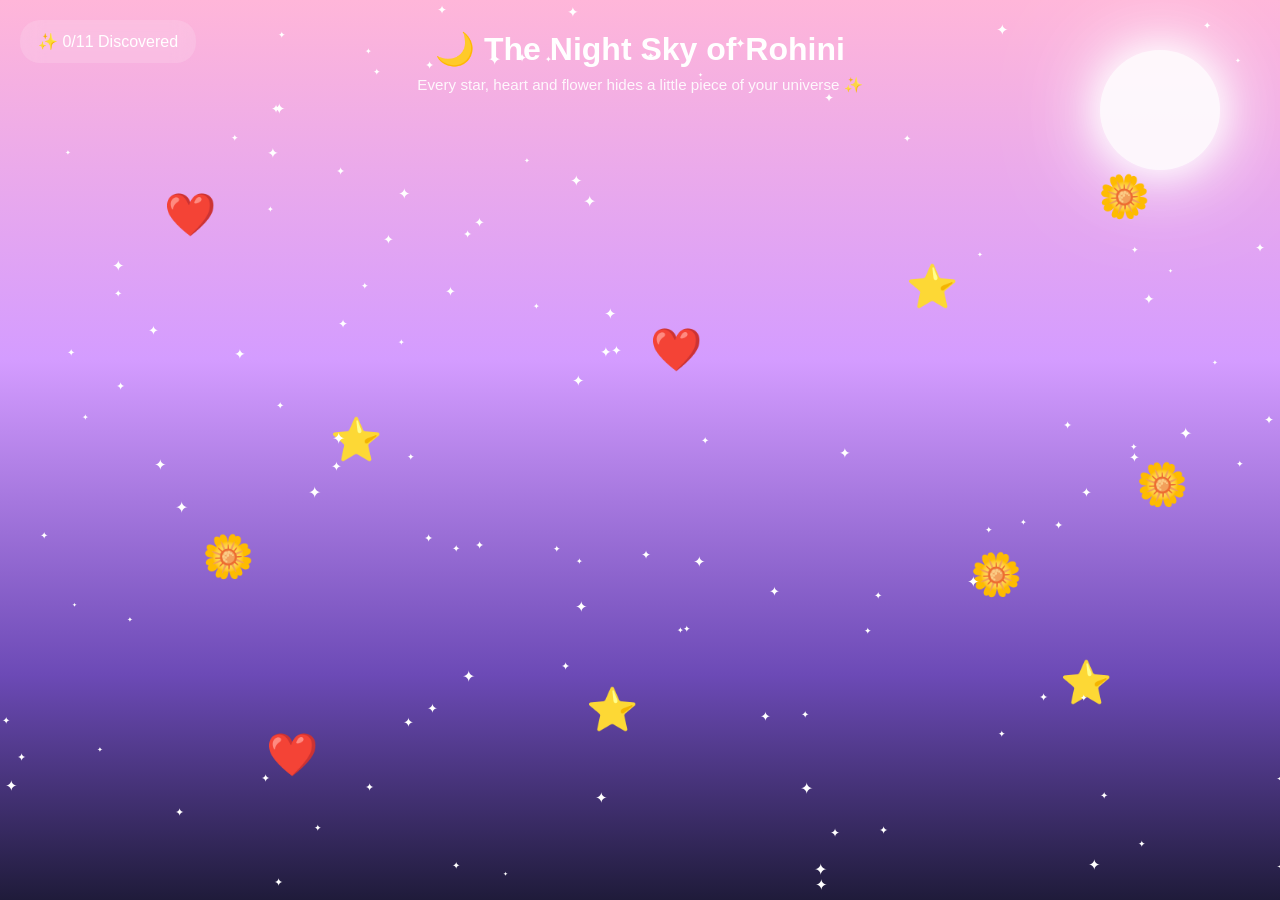
==== little pieces.html @ 7b42af94 "Update little pieces.html" ====
<!DOCTYPE html>
<html lang="en">
<head>
<meta charset="UTF-8">
<meta name="viewport" content="width=device-width, initial-scale=1.0">

<title>The Night Sky of Rohini ✨</title>

<style>

*{
margin:0;
padding:0;
box-sizing:border-box;
font-family:'Segoe UI',sans-serif;
}

body{
overflow:hidden;
height:100vh;
background:
linear-gradient(
180deg,
#ffb6d9 0%,
#d49cff 40%,
#6c4ab6 75%,
#1f1b3a 100%
);
position:relative;
color:white;
}

#sky{
width:100%;
height:100vh;
position:relative;
overflow:hidden;
}

/* Moon */

.moon{
position:absolute;
top:50px;
right:60px;
width:120px;
height:120px;
border-radius:50%;
background:white;
box-shadow:
0 0 30px white,
0 0 60px #fff,
0 0 100px #fff;
opacity:.9;
}

/* Title */

.title{
position:absolute;
top:30px;
left:50%;
transform:translateX(-50%);
text-align:center;
z-index:10;
}

.title h1{
font-size:2rem;
margin-bottom:8px;
}

.title p{
font-size:.95rem;
opacity:.9;
}

/* Progress */

#progress{
position:absolute;
top:20px;
left:20px;
background:rgba(255,255,255,.15);
backdrop-filter:blur(10px);
padding:12px 18px;
border-radius:20px;
z-index:10;
}

/* Floating Stars */

.small-star{
position:absolute;
color:white;
animation:twinkle 2s infinite;
font-size:10px;
}

@keyframes twinkle{
0%,100%{opacity:.3;}
50%{opacity:1;}
}

/* Interactive Items */
.item{
position:absolute;
font-size:42px;
cursor:pointer;
transition:.4s;
animation:float 3s ease-in-out infinite;
user-select:none;
padding:10px;
-webkit-tap-highlight-color: transparent;
touch-action: manipulation;
}


.item:hover{
transform:scale(1.25);
}

@keyframes float{
0%,100%{
transform:translateY(0px);
}
50%{
transform:translateY(-8px);
}
}

/* Modal */

.modal{
position:fixed;
inset:0;
background:rgba(0,0,0,.55);
display:none;
justify-content:center;
align-items:center;
padding:20px;
z-index:100;
}
.modal-content{
max-width:550px;
width:100%;
background:white;
border-radius:25px;
overflow:hidden;
animation:pop .4s ease;
color:#333;
}

.modal-image{
height:250px;
background-size:cover;
background-position:center;
background-repeat:no-repeat;
}

.modal-body{
padding:25px;
text-align:center;
}

.modal-body h2{
margin-bottom:15px;
color:#ff4f9a;
}

.modal-body p{
line-height:1.8;
}

.close-btn{
margin-top:20px;
padding:12px 24px;
border:none;
border-radius:25px;
cursor:pointer;
background:#ff6fb5;
color:white;
font-weight:bold;
}

.close-btn:hover{
transform:scale(1.05);
}


.modal-content h2,
.modal-content p,
.modal-content button{
position:relative;
z-index:1;
}

@keyframes pop{
from{
transform:scale(.7);
opacity:0;
}
to{
transform:scale(1);
opacity:1;
}
}

.modal-content h2{
margin-bottom:15px;
}

.modal-content p{
line-height:1.7;
}

.close-btn{
margin-top:20px;
padding:10px 22px;
border:none;
border-radius:20px;
background:white;
cursor:pointer;
}

/* Final Message */

#finalMessage{
display:none;
position:fixed;
inset:0;
background:rgba(0,0,0,.85);
justify-content:center;
align-items:center;
text-align:center;
padding:25px;
z-index:200;
}

#finalMessage .box{
max-width:700px;
animation:fadeIn 2s;
}

@keyframes fadeIn{
from{
opacity:0;
transform:translateY(50px);
}
to{
opacity:1;
transform:translateY(0);
}
}

#finalMessage h1{
font-size:3rem;
margin-bottom:20px;
}

#finalMessage p{
font-size:1.2rem;
line-height:1.8;
}

/* Floating Hearts */

.heart{
position:absolute;
font-size:18px;
opacity:.5;
animation:rise 12s linear infinite;
}

@keyframes rise{
from{
transform:translateY(100vh);
opacity:0;
}
to{
transform:translateY(-120px);
opacity:.8;
}
}

@media(max-width:768px){

.title h1{
font-size:1.5rem;
}

.item{
font-size:28px;
}

.moon{
width:90px;
height:90px;
}

#finalMessage h1{
font-size:2rem;
}

}

</style>
</head>

<body>

<div id="sky">

<div class="moon"></div>

<div id="progress">
✨ <span id="count">0</span>/11 Discovered
</div>

<div class="title">
<h1>🌙 The Night Sky of Rohini</h1>
<p>Every star, heart and flower hides a little piece of your universe ✨</p>
</div>

<!-- Interactive Objects -->

<div class="item" style="top:20%;left:12%" onclick="openStar(0)">❤️</div>
<div class="item" style="top:28%;left:70%" onclick="openStar(1)">⭐</div>
<div class="item" style="top:45%;left:25%" onclick="openStar(2)">⭐</div>
<div class="item" style="top:35%;left:50%" onclick="openStar(3)">❤️</div>
<div class="item" style="top:58%;left:15%" onclick="openStar(4)">🌼</div>
<div class="item" style="top:60%;left:75%" onclick="openStar(5)">🌼</div>
<div class="item" style="top:75%;left:45%" onclick="openStar(6)">⭐</div>
<div class="item" style="top:18%;left:85%" onclick="openStar(7)">🌼</div>
<div class="item" style="top:80%;left:20%" onclick="openStar(8)">❤️</div>
<div class="item" style="top:72%;left:82%" onclick="openStar(9)">⭐</div>
<div class="item" style="top:50%;left:88%" onclick="openStar(10)">🌼</div>

</div>

<div class="modal" id="modal">
<div class="modal-content">

<div class="modal-image" id="modalImage"></div>

<div class="modal-body">
    <h2 id="modalTitle"></h2>
    <p id="modalText"></p>

<button class="close-btn" onclick="closeModal()" style="color: #1f1b3a;">
    Close ✨
</button>


</div>

</div>

</div>

<div id="finalMessage">
<div class="box">
<h1>🌌 Constellation Complete</h1>

<p>
A flower.<br>
A song.<br>
A season.<br>
A memory.<br><br>

Eleven little answers.<br>
Eleven little stars.<br><br>

Together they create a sky<br>
that could belong to nobody else.<br><br>

Happy Birthday Rohini ❤️
</p>
</div>
</div>

<script>

const backgrounds = [
'images/my home.jpg',
'images/cyear.jpg',
'images/luka chuppi rdb.jpg',
'images/agar tum.jpeg',
'images/kaakan.jpeg',
'images/kakanhd.jpg',
'images/world waiting.png',
'images/fav flower.jpg',
'images/fuse.jpg',
'images/monsoon.jpg',
'images/fav color shades.png'
];

const stars = [

{
title:"❤️ Home",
text:`Out of all the places in the world,
your comfort place is home.

Maybe that's because your heart belongs
where love, warmth and familiar smiles live.`
},

{
title:"⭐ 2026 Memories",
text:`You said 2026 is your happiest year.

Not everyone realizes they're living
their good days while they're happening.

I love that you're collecting memories
instead of waiting for happiness someday.`
},

{
title:"⭐ Luka Chuppi",
text:`Some songs don't just play in our ears.

They stay in our hearts and quietly
become part of who we are.`
},

{
title:"❤️ Agar Tum Sath Ho",
text:`If a song reminds you of us,

then every time it plays,
a little piece of our story plays too.`
},

{
title:"🌼 Kakan",
text:`The movies we love often reflect
the emotions we understand best.

Maybe that's why this story stayed with you.`
},

{
title:"🌼 Tears",
text:`The same movie made you cry.

That says something beautiful —

you don't just watch stories,
you feel them.`
},

{
title:"⭐ Adventure",
text:`Most people have a dream destination ready.

You surprised me.

Maybe you're the kind of person
who enjoys the journey more than
the destination.`
},

{
title:"🌼 Jasmine",
text:`Small flowers.

Gentle fragrance.

Quiet beauty.

Somehow that choice feels very you.`
},

{
title:"❤️ Cadbury Fuse",
text:`Out of every chocolate in the world,
you chose Fuse.

A reminder that sometimes the simplest
favorites stay with us the longest.`
},

{
title:"⭐ Monsoon",
text:`Rainy skies.

Cold winds.

The smell of wet earth.

Some people wait for sunshine.

You find beauty in the rain.`
},

{
title:"🌼 Colors",
text:`Sky blue.

White.

Lavender.

Soft colors.
Peaceful colors.

The kind that make you stop
and breathe for a moment.`
}

];

let discovered = [];

function openStar(index){

document.getElementById("modal").style.display="flex";
document.getElementById("modalImage").style.backgroundImage =
`url(${backgrounds[index]})`;

document.getElementById("modalTitle").innerHTML =
stars[index].title;

document.getElementById("modalText").innerHTML =
stars[index].text.replace(/\n/g,"<br>");

if(!discovered.includes(index)){
const clickedItem =
document.querySelectorAll('.item')[index];

const replacements = {
'⭐':'🌟',
'❤️':'💖',
'🌼':'🌸'
};

clickedItem.innerHTML =
replacements[clickedItem.innerHTML];

clickedItem.style.filter =
"drop-shadow(0 0 18px gold)";

clickedItem.style.transform =
"scale(1.15)";

discovered.push(index);

document.getElementById("count").innerText =
discovered.length;

createSparkles();

if(discovered.length===11){

setTimeout(()=>{
showFinalMessage();
},1500);

}

}

}

function closeModal(){
document.getElementById("modal").style.display="none";
}

/* Small Twinkling Stars */

for(let i=0;i<120;i++){

const star=document.createElement("div");

star.classList.add("small-star");

star.innerHTML="✦";

star.style.left=Math.random()*100+"%";
star.style.top=Math.random()*100+"%";

star.style.animationDelay=
Math.random()*3+"s";

star.style.fontSize=
(Math.random()*10+6)+"px";

document.getElementById("sky")
.appendChild(star);

}

/* Floating Hearts */

function createHeart(){

const heart=document.createElement("div");

heart.classList.add("heart");

const symbols=["❤️","💖","💕","🌸"];

heart.innerHTML=
symbols[Math.floor(Math.random()*symbols.length)];

heart.style.left=
Math.random()*100+"vw";

heart.style.animationDuration=
(Math.random()*8+8)+"s";

document.body.appendChild(heart);

setTimeout(()=>{
heart.remove();
},15000);

}

setInterval(createHeart,1500);

/* Sparkle Burst */

function createSparkles(){

for(let i=0;i<12;i++){

const sparkle=document.createElement("div");

sparkle.innerHTML="✨";

sparkle.style.position="fixed";

sparkle.style.left=
(50 + Math.random()*20 -10)+"%";

sparkle.style.top=
(50 + Math.random()*20 -10)+"%";

sparkle.style.fontSize="22px";

sparkle.style.pointerEvents="none";

sparkle.style.zIndex="999";

document.body.appendChild(sparkle);

sparkle.animate(

[
{
transform:"translateY(0px)",
opacity:1
},
{
transform:
`translateY(${-80-Math.random()*60}px)`,
opacity:0
}
],

{
duration:1200
}

);

setTimeout(()=>{
sparkle.remove();
},1200);

}

}

/* Shooting Stars */

function shootingStar(){

const s=document.createElement("div");

s.style.position="absolute";

s.style.width="3px";
s.style.height="3px";

s.style.background="white";

s.style.boxShadow=
"0 0 10px white,0 0 20px white";

s.style.left=
Math.random()*80+"%";

s.style.top=
Math.random()*30+"%";

document.getElementById("sky")
.appendChild(s);

s.animate(

[
{
transform:"translate(0,0)",
opacity:1
},
{
transform:"translate(300px,200px)",
opacity:0
}
],

{
duration:2000
}

);

setTimeout(()=>{
s.remove();
},2000);

}

setInterval(shootingStar,5000);

/* Final Reveal */

function showFinalMessage(){

document.getElementById("modal").style.display="none";

document.getElementById("finalMessage")
.style.display="flex";

createCelebration();

}

/* Celebration */

function createCelebration(){

setInterval(()=>{

const el=document.createElement("div");

const arr=["💖","🌸","✨","💕","⭐"];

el.innerHTML=
arr[Math.floor(Math.random()*arr.length)];

el.style.position="fixed";

el.style.left=Math.random()*100+"vw";

el.style.top="-50px";

el.style.fontSize=
(Math.random()*20+20)+"px";

el.style.zIndex="300";

document.body.appendChild(el);

el.animate(

[
{
transform:"translateY(0)",
opacity:1
},
{
transform:"translateY(120vh)",
opacity:0
}
],

{
duration:5000
}

);

setTimeout(()=>{
el.remove();
},5000);

},300);

}
</script>

</body>
</html>
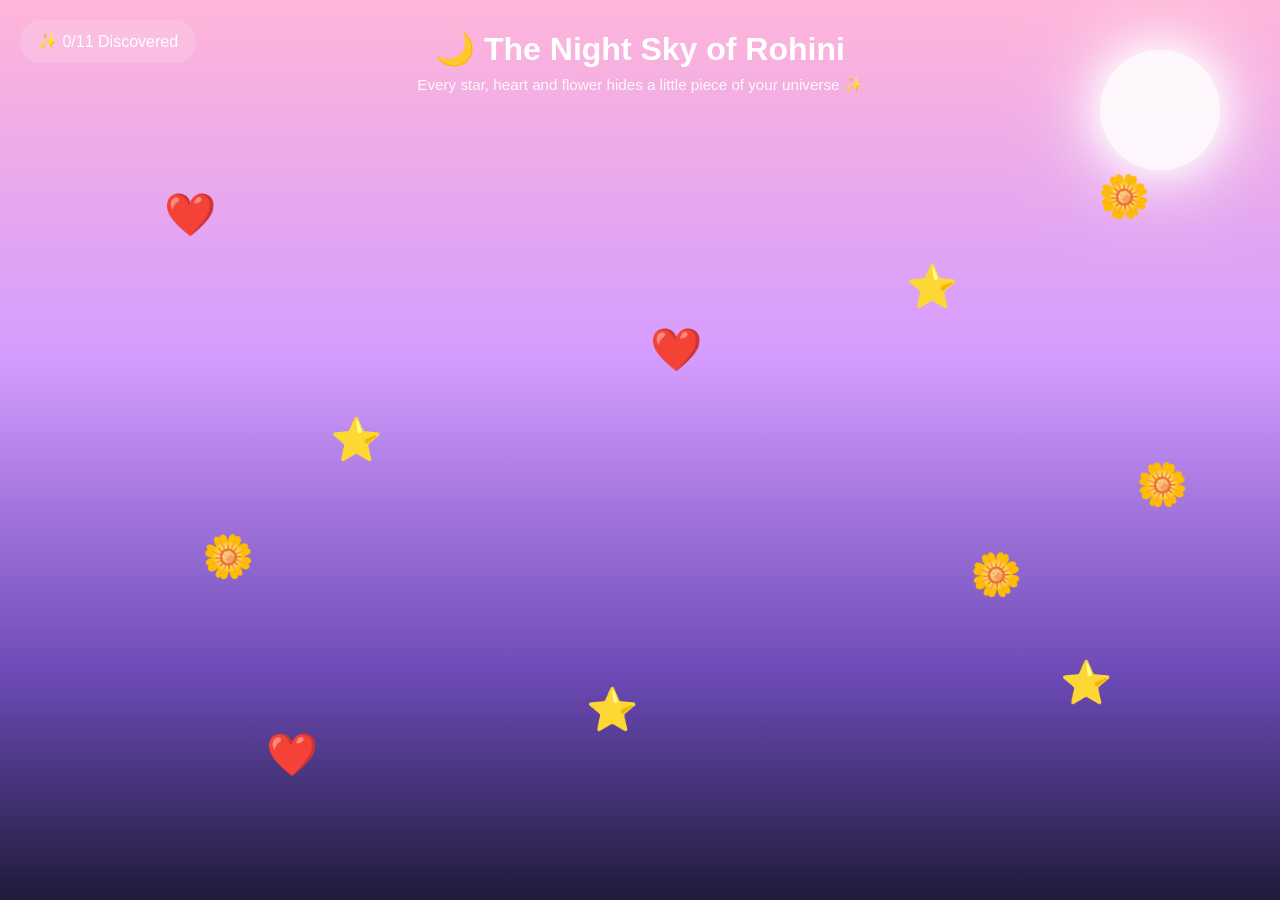
==== commit 85215c8d: "Update little pieces.html" ====
--- a/little pieces.html
+++ b/little pieces.html
@@ -380,24 +380,9 @@
 </div>
 
 <script>
-
-const backgrounds = [
-'images/my home.jpg',
-'images/cyear.jpg',
-'images/luka chuppi rdb.jpg',
-'images/agar tum.jpeg',
-'images/kaakan.jpeg',
-'images/kakanhd.jpg',
-'images/world waiting.png',
-'images/fav flower.jpg',
-'images/fuse.jpg',
-'images/monsoon.jpg',
-'images/fav color shades.png'
-];
-
-const stars = [
-
-{
+const memories = [
+{
+image:"images/my-home.jpg",
 title:"❤️ Home",
 text:`Out of all the places in the world,
 your comfort place is home.
@@ -405,8 +390,8 @@
 Maybe that's because your heart belongs
 where love, warmth and familiar smiles live.`
 },
-
-{
+{
+image:"images/cyear.jpg",
 title:"⭐ 2026 Memories",
 text:`You said 2026 is your happiest year.
 
@@ -416,32 +401,32 @@
 I love that you're collecting memories
 instead of waiting for happiness someday.`
 },
-
-{
+{
+image:"images/luka-chuppi-rdb.jpg",
 title:"⭐ Luka Chuppi",
 text:`Some songs don't just play in our ears.
 
 They stay in our hearts and quietly
 become part of who we are.`
 },
-
-{
+{
+image:"images/agar-tum.jpeg",
 title:"❤️ Agar Tum Sath Ho",
 text:`If a song reminds you of us,
 
 then every time it plays,
 a little piece of our story plays too.`
 },
-
-{
+{
+image:"images/kaakan.jpeg",
 title:"🌼 Kakan",
 text:`The movies we love often reflect
 the emotions we understand best.
 
 Maybe that's why this story stayed with you.`
 },
-
-{
+{
+image:"images/kakanhd.jpg",
 title:"🌼 Tears",
 text:`The same movie made you cry.
 
@@ -450,8 +435,8 @@
 you don't just watch stories,
 you feel them.`
 },
-
-{
+{
+image:"images/world-waiting.png",
 title:"⭐ Adventure",
 text:`Most people have a dream destination ready.
 
@@ -461,8 +446,8 @@
 who enjoys the journey more than
 the destination.`
 },
-
-{
+{
+image:"images/fav-flower.jpg",
 title:"🌼 Jasmine",
 text:`Small flowers.
 
@@ -472,8 +457,8 @@
 
 Somehow that choice feels very you.`
 },
-
-{
+{
+image:"images/fuse.jpg",
 title:"❤️ Cadbury Fuse",
 text:`Out of every chocolate in the world,
 you chose Fuse.
@@ -481,8 +466,8 @@
 A reminder that sometimes the simplest
 favorites stay with us the longest.`
 },
-
-{
+{
+image:"images/monsoon.jpg",
 title:"⭐ Monsoon",
 text:`Rainy skies.
 
@@ -494,8 +479,8 @@
 
 You find beauty in the rain.`
 },
-
-{
+{
+image:"images/fav-color-shades.png",
 title:"🌼 Colors",
 text:`Sky blue.
 
@@ -509,41 +494,50 @@
 The kind that make you stop
 and breathe for a moment.`
 }
-
 ];
 
 let discovered = [];
 
 function openStar(index){
 
-document.getElementById("modal").style.display="flex";
+const memory = memories[index];
+
+if(!memory) return;
+
+document.getElementById("modal").style.display = "flex";
+
 document.getElementById("modalImage").style.backgroundImage =
-`url(${backgrounds[index]})`;
+`url("${memory.image}")`;
 
 document.getElementById("modalTitle").innerHTML =
-stars[index].title;
+memory.title;
 
 document.getElementById("modalText").innerHTML =
-stars[index].text.replace(/\n/g,"<br>");
+memory.text.replace(/\n/g,"<br>");
 
 if(!discovered.includes(index)){
+
 const clickedItem =
-document.querySelectorAll('.item')[index];
+document.querySelectorAll(".item")[index];
 
 const replacements = {
-'⭐':'🌟',
-'❤️':'💖',
-'🌼':'🌸'
+"⭐":"🌟",
+"❤️":"💖",
+"🌼":"🌸"
 };
 
+if(clickedItem){
+
 clickedItem.innerHTML =
-replacements[clickedItem.innerHTML];
+replacements[clickedItem.innerHTML] ||
+clickedItem.innerHTML;
 
 clickedItem.style.filter =
 "drop-shadow(0 0 18px gold)";
 
 clickedItem.style.transform =
 "scale(1.15)";
+}
 
 discovered.push(index);
 
@@ -552,17 +546,24 @@
 
 createSparkles();
 
-if(discovered.length===11){
+if(discovered.length === memories.length){
 
 setTimeout(()=>{
 showFinalMessage();
-},1500);
-
-}
-
-}
-
-}
+},1000);
+
+}
+}
+}
+
+function closeModal(){
+document.getElementById("modal").style.display="none";
+}
+
+
+let discovered = [];
+
+
 
 function closeModal(){
 document.getElementById("modal").style.display="none";
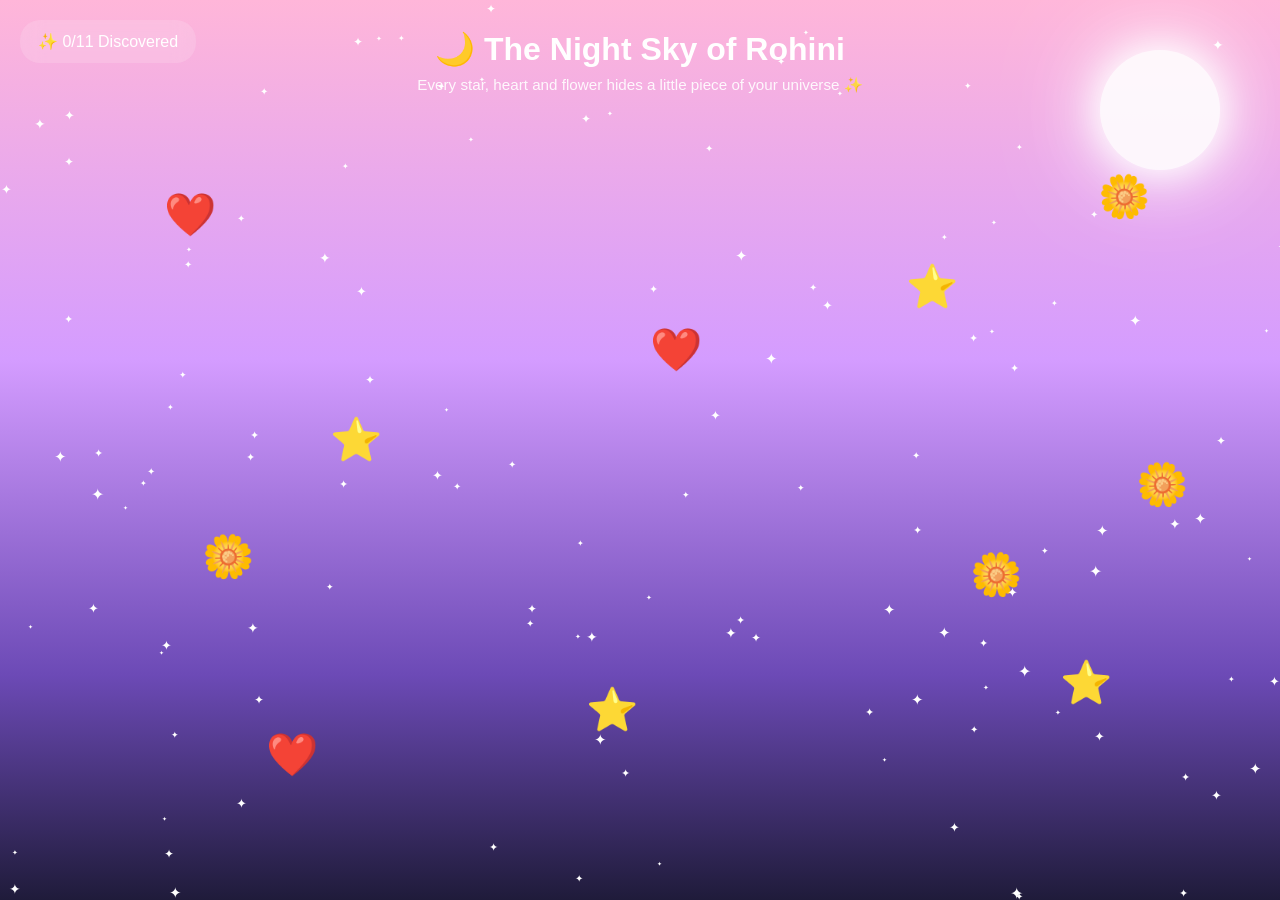
==== commit b34303c2: "Update little pieces.html" ====
--- a/little pieces.html
+++ b/little pieces.html
@@ -382,7 +382,7 @@
 <script>
 const memories = [
 {
-image:"images/my-home.jpg",
+image:"images/my home.jpg",
 title:"❤️ Home",
 text:`Out of all the places in the world,
 your comfort place is home.
@@ -402,7 +402,7 @@
 instead of waiting for happiness someday.`
 },
 {
-image:"images/luka-chuppi-rdb.jpg",
+image:"images/luka chuppi rdb.jpg",
 title:"⭐ Luka Chuppi",
 text:`Some songs don't just play in our ears.
 
@@ -410,7 +410,7 @@
 become part of who we are.`
 },
 {
-image:"images/agar-tum.jpeg",
+image:"images/agar tum.jpeg",
 title:"❤️ Agar Tum Sath Ho",
 text:`If a song reminds you of us,
 
@@ -436,7 +436,7 @@
 you feel them.`
 },
 {
-image:"images/world-waiting.png",
+image:"images/world waiting.png",
 title:"⭐ Adventure",
 text:`Most people have a dream destination ready.
 
@@ -447,7 +447,7 @@
 the destination.`
 },
 {
-image:"images/fav-flower.jpg",
+image:"images/fav flower.jpg",
 title:"🌼 Jasmine",
 text:`Small flowers.
 
@@ -480,7 +480,7 @@
 You find beauty in the rain.`
 },
 {
-image:"images/fav-color-shades.png",
+image:"images/fav color shades.png",
 title:"🌼 Colors",
 text:`Sky blue.
 
@@ -561,10 +561,6 @@
 }
 
 
-let discovered = [];
-
-
-
 function closeModal(){
 document.getElementById("modal").style.display="none";
 }
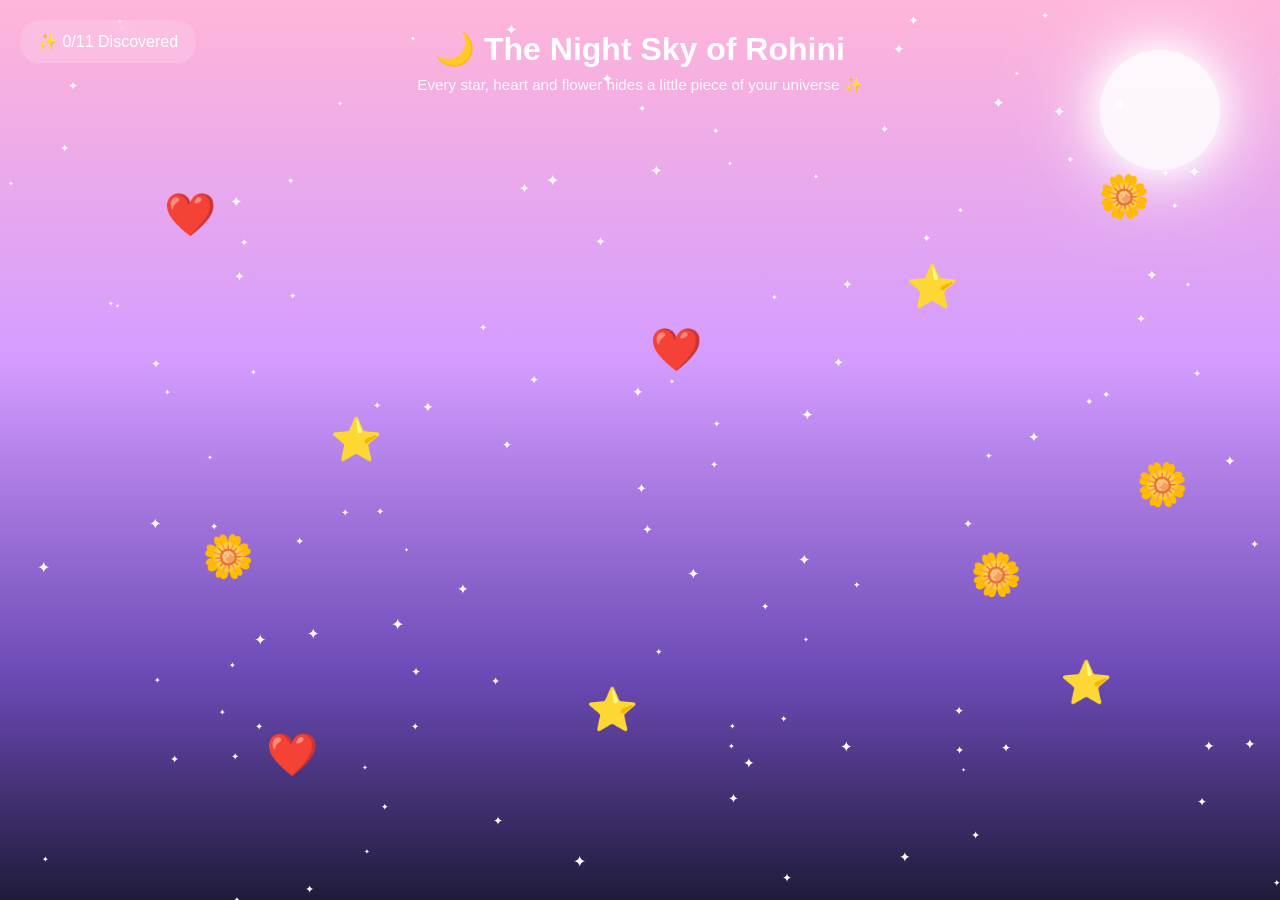
==== commit 85bafc1f: "Update little pieces.html" ====
--- a/little pieces.html
+++ b/little pieces.html
@@ -418,7 +418,7 @@
 a little piece of our story plays too.`
 },
 {
-image:"images/kaakan.jpeg",
+image:"images/kakan.jpeg",
 title:"🌼 Kakan",
 text:`The movies we love often reflect
 the emotions we understand best.
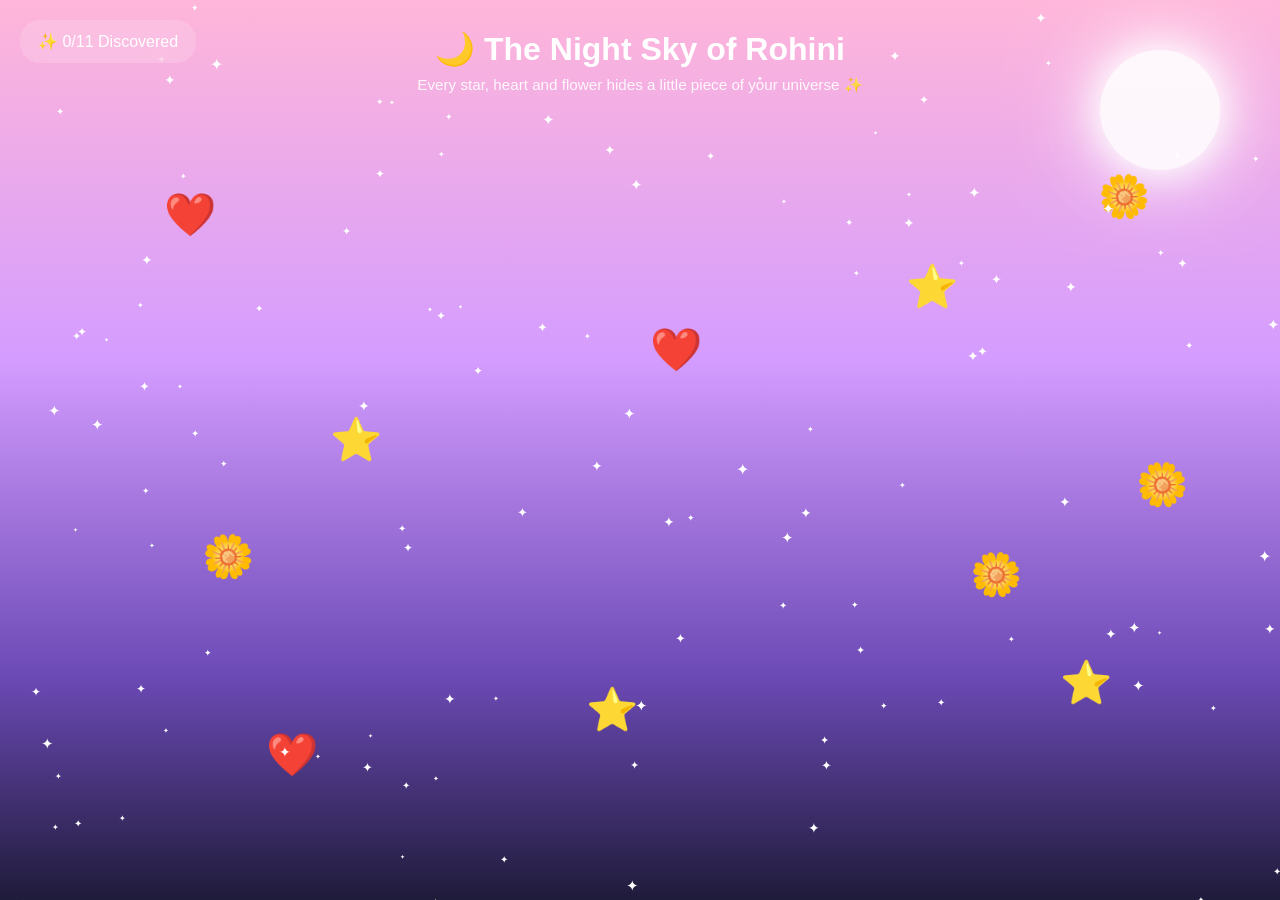
==== commit 0d389127: "Update little pieces.html" ====
--- a/little pieces.html
+++ b/little pieces.html
@@ -174,20 +174,38 @@
 
 .close-btn{
 margin-top:20px;
-padding:12px 24px;
+padding:12px 28px;
 border:none;
-border-radius:25px;
+border-radius:30px;
 cursor:pointer;
-background:#ff6fb5;
+
+background:linear-gradient(
+135deg,
+#ff7eb3,
+#c084fc
+);
+
 color:white;
-font-weight:bold;
+font-size:1rem;
+font-weight:600;
+
+box-shadow:0 5px 15px rgba(0,0,0,.2);
+
+user-select:none;
+-webkit-user-select:none;
+
+-webkit-tap-highlight-color: transparent;
+
+transition:.3s;
 }
 
 .close-btn:hover{
 transform:scale(1.05);
 }
 
-
+.close-btn:active{
+transform:scale(.95);
+}
 .modal-content h2,
 .modal-content p,
 .modal-content button{
@@ -212,15 +230,6 @@
 
 .modal-content p{
 line-height:1.7;
-}
-
-.close-btn{
-margin-top:20px;
-padding:10px 22px;
-border:none;
-border-radius:20px;
-background:white;
-cursor:pointer;
 }
 
 /* Final Message */
@@ -285,17 +294,37 @@
 
 @media(max-width:768px){
 
+#progress{
+top:10px;
+left:50%;
+transform:translateX(-50%);
+width:180px;
+text-align:center;
+font-size:0.9rem;
+}
+
+.title{
+top:70px;
+width:90%;
+}
+
 .title h1{
 font-size:1.5rem;
 }
 
+.title p{
+font-size:0.8rem;
+}
+
 .item{
 font-size:28px;
 }
 
 .moon{
-width:90px;
-height:90px;
+width:80px;
+height:80px;
+top:15px;
+right:15px;
 }
 
 #finalMessage h1{
@@ -559,12 +588,6 @@
 function closeModal(){
 document.getElementById("modal").style.display="none";
 }
-
-
-function closeModal(){
-document.getElementById("modal").style.display="none";
-}
-
 /* Small Twinkling Stars */
 
 for(let i=0;i<120;i++){
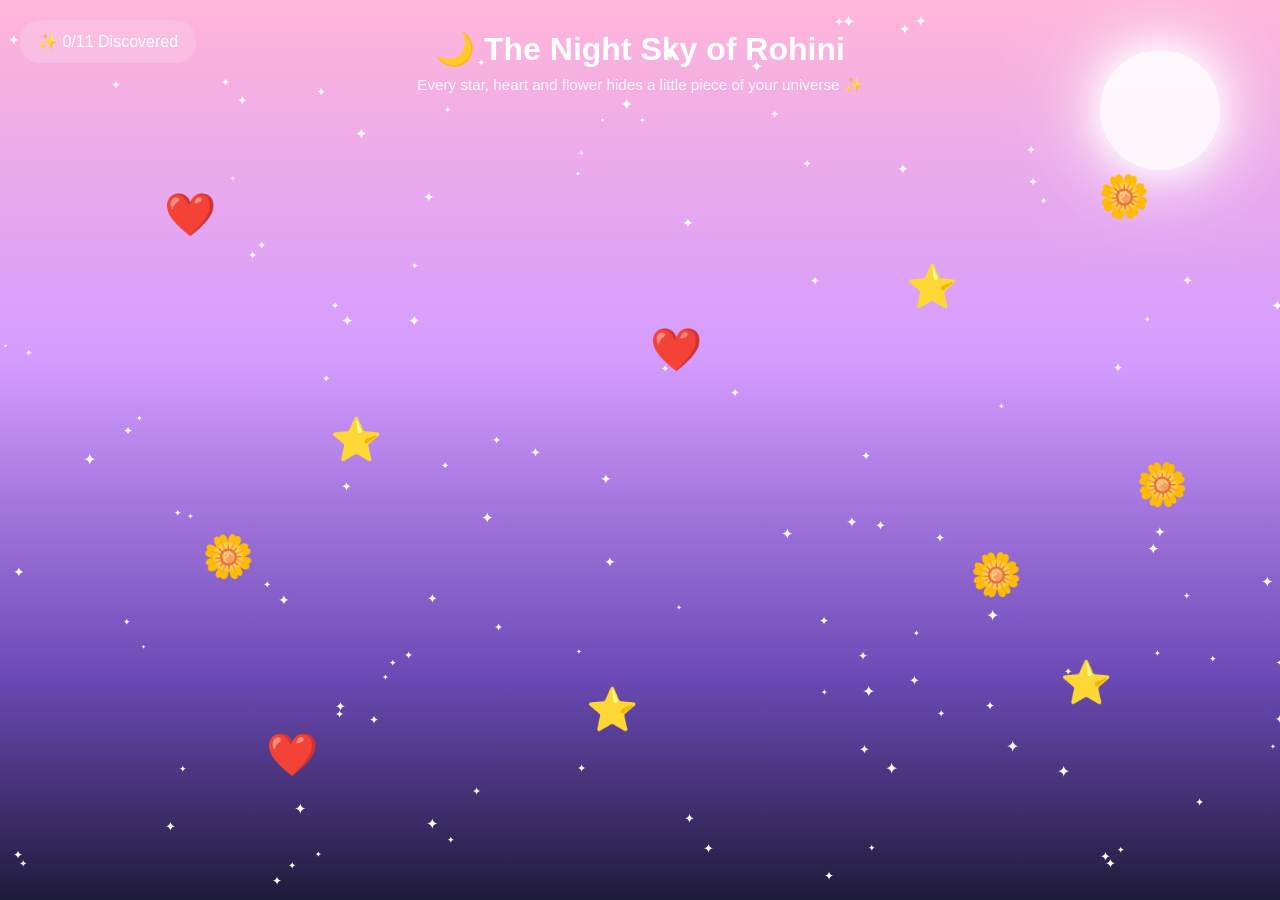
==== commit 94e83acd: "Update little pieces.html" ====
--- a/little pieces.html
+++ b/little pieces.html
@@ -447,7 +447,7 @@
 a little piece of our story plays too.`
 },
 {
-image:"images/kakan.jpeg",
+image:"images/kakan.jpg",
 title:"🌼 Kakan",
 text:`The movies we love often reflect
 the emotions we understand best.
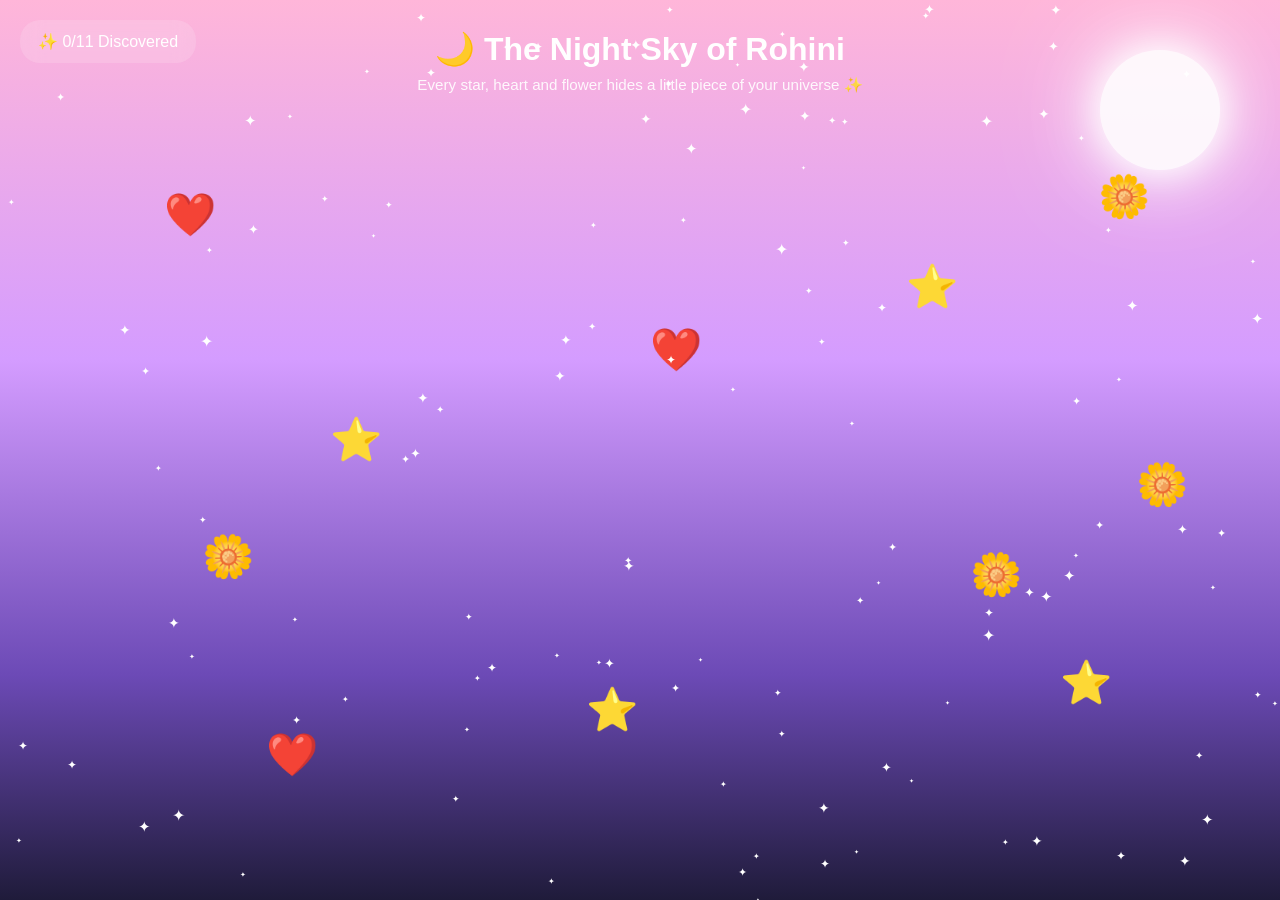
==== commit d1acc692: "Update little pieces.html" ====
--- a/little pieces.html
+++ b/little pieces.html
@@ -579,7 +579,7 @@
 
 setTimeout(()=>{
 showFinalMessage();
-},1000);
+},1500);
 
 }
 }
